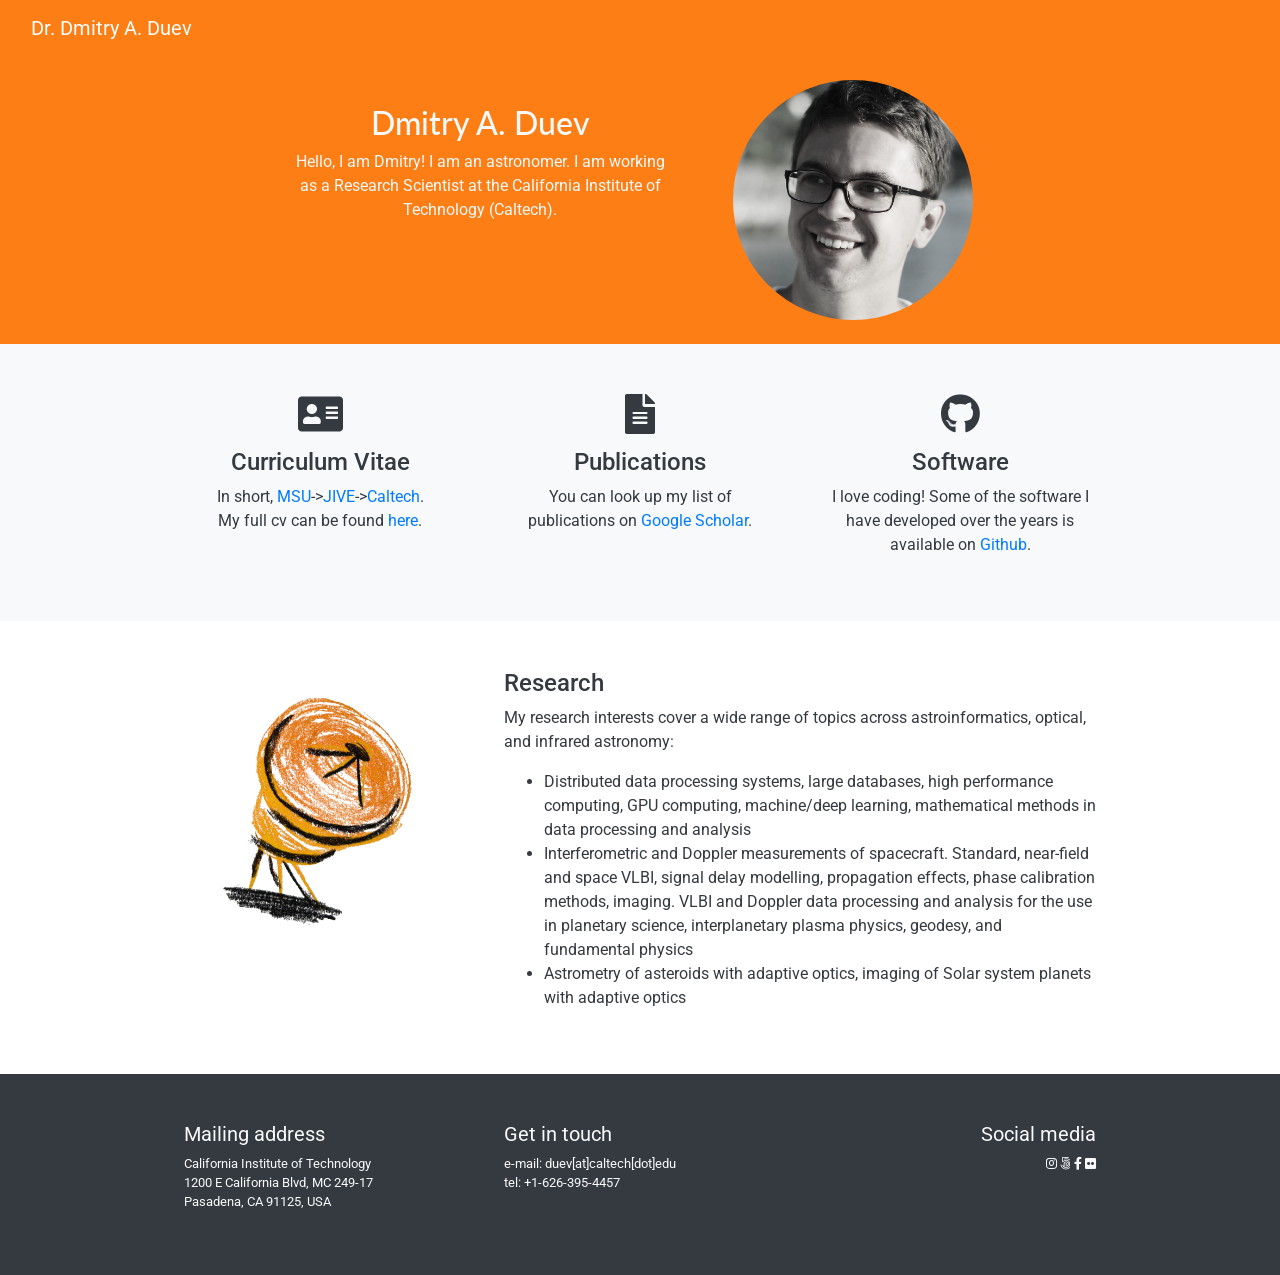
==== index.html @ ec390be2 "wip: ready" ====
<!DOCTYPE html>
<html lang="en">
<head>
    <meta charset="utf-8">
    <meta name="viewport" content="width=device-width, initial-scale=1, shrink-to-fit=no">
    <meta name="description" content="duev.space">
    <meta name="author" content="Dr. Dmitry A. Duev">
    <!-- Favicon -->
    <link rel="icon" type="image/png" href="static/img/telescope.png"/>

    <title>duev.space</title>

    <!-- Fonts -->
    <link href='//fonts.googleapis.com/css?family=Lato:400,300,700' rel='stylesheet' type='text/css'>
    <link href='//fonts.googleapis.com/css?family=Droid+Sans+Mono' rel='stylesheet' type='text/css'>
    <link href='//fonts.googleapis.com/css?family=Roboto:400,300,500,700' rel='stylesheet' type='text/css'>

    <!-- Bootstrap core CSS -->
    <!--<link rel="stylesheet" href="/static/css/animate.css">-->
    <link rel="stylesheet" href="static/css/bootstrap.min.css">
    <link rel="stylesheet" href="https://use.fontawesome.com/releases/v5.2.0/css/all.css"
          integrity="sha384-hWVjflwFxL6sNzntih27bfxkr27PmbbK/iSvJ+a4+0owXq79v+lsFkW54bOGbiDQ" crossorigin="anonymous">
    <link rel="stylesheet" href="static/css/space.css">

    <!--<link rel="stylesheet" href="/static/css/bootstrap-table.css">-->
    <!--<link rel="stylesheet" type="text/css" href="https://cdn.jsdelivr.net/npm/daterangepicker/daterangepicker.css" />-->

    <script src="static/js/jquery-3.3.1.min.js"></script>

</head>

<body>

<div class="container-fluid bg-orange">
    <nav class="navbar navbar-dark">
        <a class="navbar-brand" href="/">Dr. Dmitry A. Duev</a>
    </nav>

    <div class="row justify-content-center pt-4 pb-4 text-light text-center">
        <div class="col-md-4 justify-content-center p-4">
            <h2 style="font-family: Lato">Dmitry A. Duev</h2>
            <p>Hello, I am Dmitry! I am an astronomer. I am working as a Research Scientist
                at the California Institute of Technology (Caltech).</p>
        </div>
        <div class="col-md-3">
            <img src="static/img/mezelf.jpg" style="-webkit-transform: scaleX(-1); transform: scaleX(-1);
                                                    -webkit-filter: grayscale(90%); filter: grayscale(90%);
							                        border-radius:50%; width: 240px; height: 240px;">
        </div>
    </div>

</div>

<div class="container-fluid bg-light">

    <div class="row justify-content-center pt-4 pb-4 text-dark">

        <div class="col-md-3 justify-content-center p-4 text-center">
            <h1><i class="fas fa-address-card"></i></h1>
            <h4>Curriculum Vitae</h4>
            <p> In short, <a href="https://msu.ru/en">MSU</a>-><a
                    href="https://jive.eu">JIVE</a>-><a
                    href="https://caltech.edu">Caltech</a>.<br>
                My full cv can be found <a href="cv_duev.pdf">here</a>.</p>
        </div>
        <div class="col-md-3 justify-content-center p-4 text-center">
            <h1><i class="fas fa-file-alt"></i></h1>
            <h4>Publications</h4>
            <p>You can look up my list of publications on
                <!-- <a href="https://ui.adsabs.harvard.edu/#search/q=author%3A%22duev%2C+dmitry%22&sort=date+desc">ADS</a> or on -->
                <!-- <a href="https://www.researchgate.net/profile/Dmitry_Duev">ResearchGate</a>. -->
                <a href="https://scholar.google.com/citations?user=wkeIw9IAAAAJ">Google Scholar</a>.
            </p>
        </div>
        <div class="col-md-3 justify-content-center p-4 text-center">
            <h1><i class="fab fa-github"></i></h1>
            <h4>Software</h4>
            <p>I love coding! Some of the software I have developed over the years is available on
                <a href="https://github.com/dmitryduev">Github</a>.</p>
        </div>

    </div>

</div>


<div class="container-fluid">

    <div class="row justify-content-center pt-4 pb-4 text-dark">

        <div class="col-md-3 justify-content-center p-4 text-center">
            <img src="static/img/telescope.png" width="100%">
        </div>
        <div class="col-md-6 p-4">
            <h4>Research</h4>
            <p>My research interests cover a wide range of topics across astroinformatics, optical, and infrared
                astronomy:
                <ul>
                    <li>Distributed data processing systems, large databases, high performance computing, GPU computing,
                        machine/deep learning, mathematical methods in data processing and analysis</li>
                    <li>Interferometric and Doppler measurements of spacecraft. Standard, near-field and space VLBI,
                        signal delay modelling, propagation effects, phase calibration methods, imaging. VLBI and
                        Doppler data processing and analysis for the use in planetary science, interplanetary plasma
                        physics, geodesy, and fundamental physics</li>
                    <li>Astrometry of asteroids with adaptive optics, imaging of Solar system planets with adaptive optics</li>
                </ul>
            </p>
        </div>

    </div>

</div>


<div class="container-fluid bg-dark">

    <div class="row justify-content-center pt-4 pb-4 text-light">

        <div class="col-md-3 justify-content-center p-4">
            <h5 style="font-weight: 400">Mailing address</h5>
            <!--style="font-size: 0.7rem; font-weight: 400"-->
            <p style="font-size: 0.8rem; font-weight: 400"> California Institute of Technology<br>
                1200 E California Blvd, MC 249-17<br>
                Pasadena, CA 91125, USA</p>
        </div>
        <div class="col-md-3 justify-content-center p-4">
            <h5 style="font-weight: 400">Get in touch</h5>
            <p style="font-size: 0.8rem; font-weight: 400">e-mail: duev[at]caltech[dot]edu<br>
                tel: +1-626-395-4457
            </p>
        </div>
        <div class="col-md-3 justify-content-center p-4 text-sm-center text-md-right">
            <h5 style="font-weight: 400">Social media</h5>
            <p style="font-size: 0.8rem; font-weight: 400">
                <i class="fab fa-instagram"></i>
                <i class="fab fa-500px"></i>
                <i class="fab fa-facebook-f"></i>
                <i class="fab fa-flickr"></i>
            </p>
        </div>

    </div>

</div>

<!-- JavaScript -->
<script src="static/js/bootstrap.bundle.min.js"></script>

</body>
</html>
---- static/css/space.css ----
.bg-orange {
    /*padding: 0.2rem 2rem !important;*/
    /*background-color: #00415a !important;*/
    background-color: #fd7e14 !important;
    /*background-color: #343a40 !important;*/
}
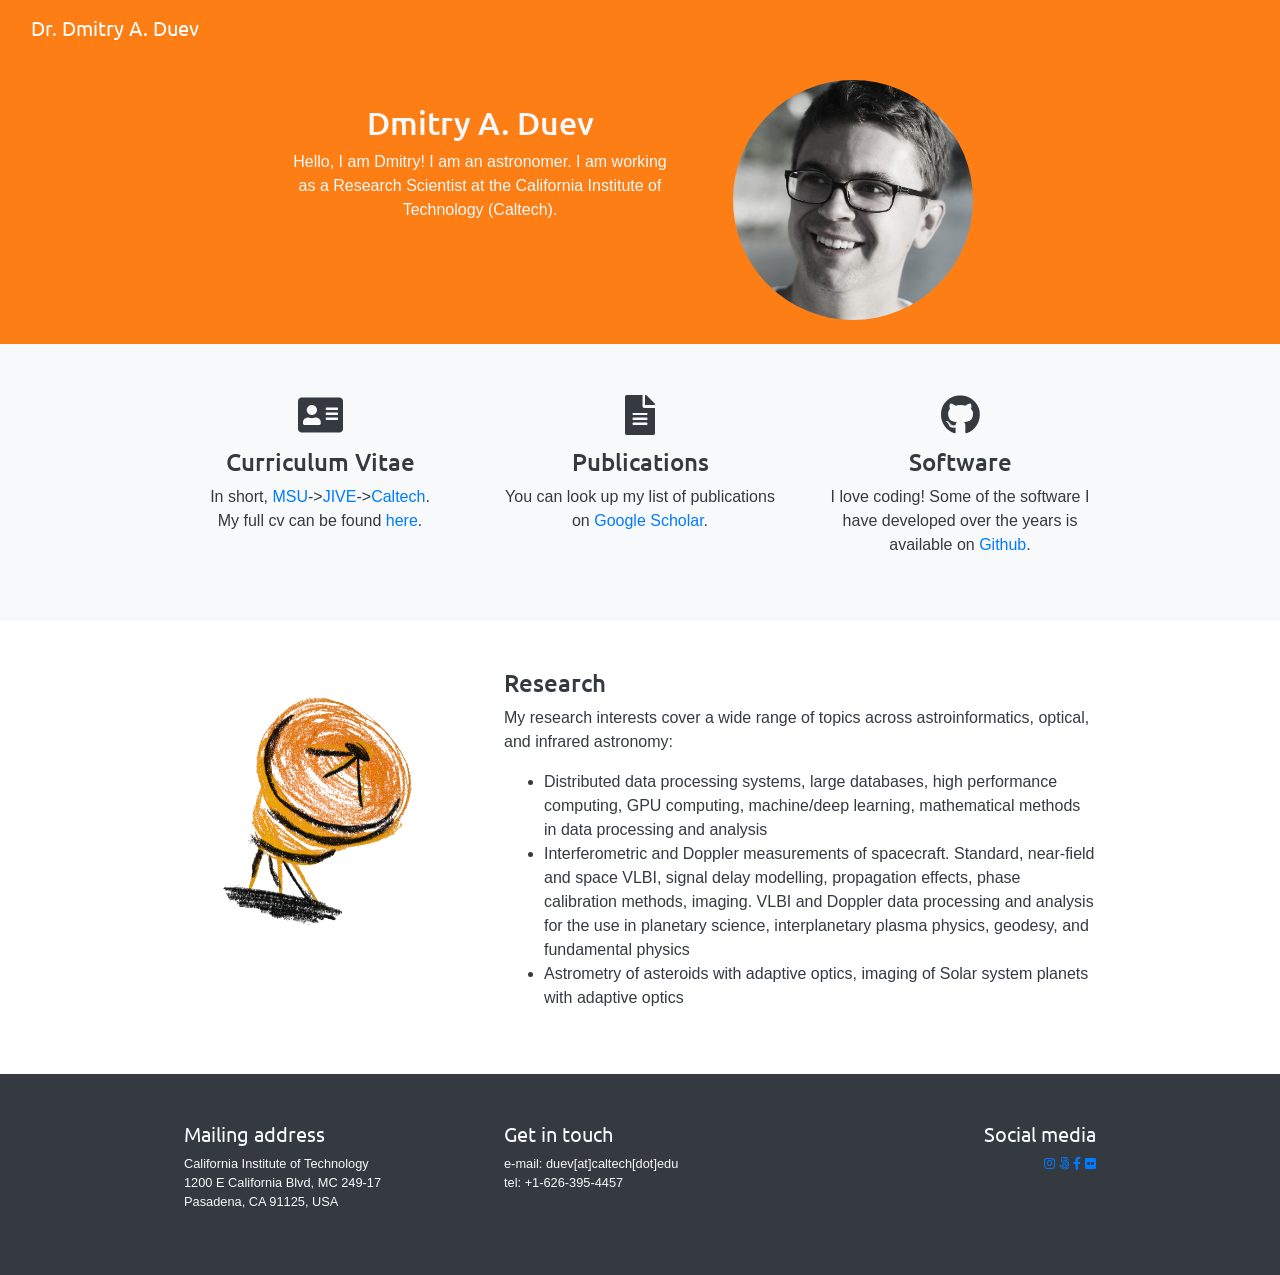
==== commit 4943bdfc: "wip: ready" ====
--- a/index.html
+++ b/index.html
@@ -11,9 +11,11 @@
     <title>duev.space</title>
 
     <!-- Fonts -->
-    <link href='//fonts.googleapis.com/css?family=Lato:400,300,700' rel='stylesheet' type='text/css'>
-    <link href='//fonts.googleapis.com/css?family=Droid+Sans+Mono' rel='stylesheet' type='text/css'>
-    <link href='//fonts.googleapis.com/css?family=Roboto:400,300,500,700' rel='stylesheet' type='text/css'>
+    <!--<link href='//fonts.googleapis.com/css?family=Lato:400,300,700' rel='stylesheet' type='text/css'>-->
+    <!--<link href='//fonts.googleapis.com/css?family=Droid+Sans+Mono' rel='stylesheet' type='text/css'>-->
+    <!--<link href='//fonts.googleapis.com/css?family=Roboto:400,300,500,700' rel='stylesheet' type='text/css'>-->
+
+    <link href="https://fonts.googleapis.com/css?family=Ubuntu" rel="stylesheet">
 
     <!-- Bootstrap core CSS -->
     <!--<link rel="stylesheet" href="/static/css/animate.css">-->
@@ -33,12 +35,12 @@
 
 <div class="container-fluid bg-orange">
     <nav class="navbar navbar-dark">
-        <a class="navbar-brand" href="/">Dr. Dmitry A. Duev</a>
+        <a class="navbar-brand" href="/" style="font-family: 'Ubuntu', sans-serif;">Dr. Dmitry A. Duev</a>
     </nav>
 
     <div class="row justify-content-center pt-4 pb-4 text-light text-center">
         <div class="col-md-4 justify-content-center p-4">
-            <h2 style="font-family: Lato">Dmitry A. Duev</h2>
+            <h2 style="font-family: 'Ubuntu', sans-serif;">Dmitry A. Duev</h2>
             <p>Hello, I am Dmitry! I am an astronomer. I am working as a Research Scientist
                 at the California Institute of Technology (Caltech).</p>
         </div>
@@ -57,7 +59,7 @@
 
         <div class="col-md-3 justify-content-center p-4 text-center">
             <h1><i class="fas fa-address-card"></i></h1>
-            <h4>Curriculum Vitae</h4>
+            <h4 style="font-family: 'Ubuntu', sans-serif;">Curriculum Vitae</h4>
             <p> In short, <a href="https://msu.ru/en">MSU</a>-><a
                     href="https://jive.eu">JIVE</a>-><a
                     href="https://caltech.edu">Caltech</a>.<br>
@@ -65,7 +67,7 @@
         </div>
         <div class="col-md-3 justify-content-center p-4 text-center">
             <h1><i class="fas fa-file-alt"></i></h1>
-            <h4>Publications</h4>
+            <h4 style="font-family: 'Ubuntu', sans-serif;">Publications</h4>
             <p>You can look up my list of publications on
                 <!-- <a href="https://ui.adsabs.harvard.edu/#search/q=author%3A%22duev%2C+dmitry%22&sort=date+desc">ADS</a> or on -->
                 <!-- <a href="https://www.researchgate.net/profile/Dmitry_Duev">ResearchGate</a>. -->
@@ -74,7 +76,7 @@
         </div>
         <div class="col-md-3 justify-content-center p-4 text-center">
             <h1><i class="fab fa-github"></i></h1>
-            <h4>Software</h4>
+            <h4 style="font-family: 'Ubuntu', sans-serif;">Software</h4>
             <p>I love coding! Some of the software I have developed over the years is available on
                 <a href="https://github.com/dmitryduev">Github</a>.</p>
         </div>
@@ -92,7 +94,7 @@
             <img src="static/img/telescope.png" width="100%">
         </div>
         <div class="col-md-6 p-4">
-            <h4>Research</h4>
+            <h4 style="font-family: 'Ubuntu', sans-serif;">Research</h4>
             <p>My research interests cover a wide range of topics across astroinformatics, optical, and infrared
                 astronomy:
                 <ul>
@@ -117,25 +119,25 @@
     <div class="row justify-content-center pt-4 pb-4 text-light">
 
         <div class="col-md-3 justify-content-center p-4">
-            <h5 style="font-weight: 400">Mailing address</h5>
+            <h5 style="font-family: 'Ubuntu', sans-serif; font-weight: 400">Mailing address</h5>
             <!--style="font-size: 0.7rem; font-weight: 400"-->
             <p style="font-size: 0.8rem; font-weight: 400"> California Institute of Technology<br>
                 1200 E California Blvd, MC 249-17<br>
                 Pasadena, CA 91125, USA</p>
         </div>
         <div class="col-md-3 justify-content-center p-4">
-            <h5 style="font-weight: 400">Get in touch</h5>
+            <h5 style="font-family: 'Ubuntu', sans-serif; font-weight: 400">Get in touch</h5>
             <p style="font-size: 0.8rem; font-weight: 400">e-mail: duev[at]caltech[dot]edu<br>
                 tel: +1-626-395-4457
             </p>
         </div>
         <div class="col-md-3 justify-content-center p-4 text-sm-center text-md-right">
-            <h5 style="font-weight: 400">Social media</h5>
+            <h5 style="font-family: 'Ubuntu', sans-serif; font-weight: 400">Social media</h5>
             <p style="font-size: 0.8rem; font-weight: 400">
-                <i class="fab fa-instagram"></i>
-                <i class="fab fa-500px"></i>
-                <i class="fab fa-facebook-f"></i>
-                <i class="fab fa-flickr"></i>
+                <a href="https://www.instagram.com/kiwiisabird/"><i class="fab fa-instagram"></i></a>
+                <a href="https://500px.com/kiwiisabird"><i class="fab fa-500px"></i></a>
+                <a href="https://www.facebook.com/dmitry.duev"><i class="fab fa-facebook-f"></i></a>
+                <a href="https://www.flickr.com/photos/oasis-idh/"><i class="fab fa-flickr"></i></a>
             </p>
         </div>
 
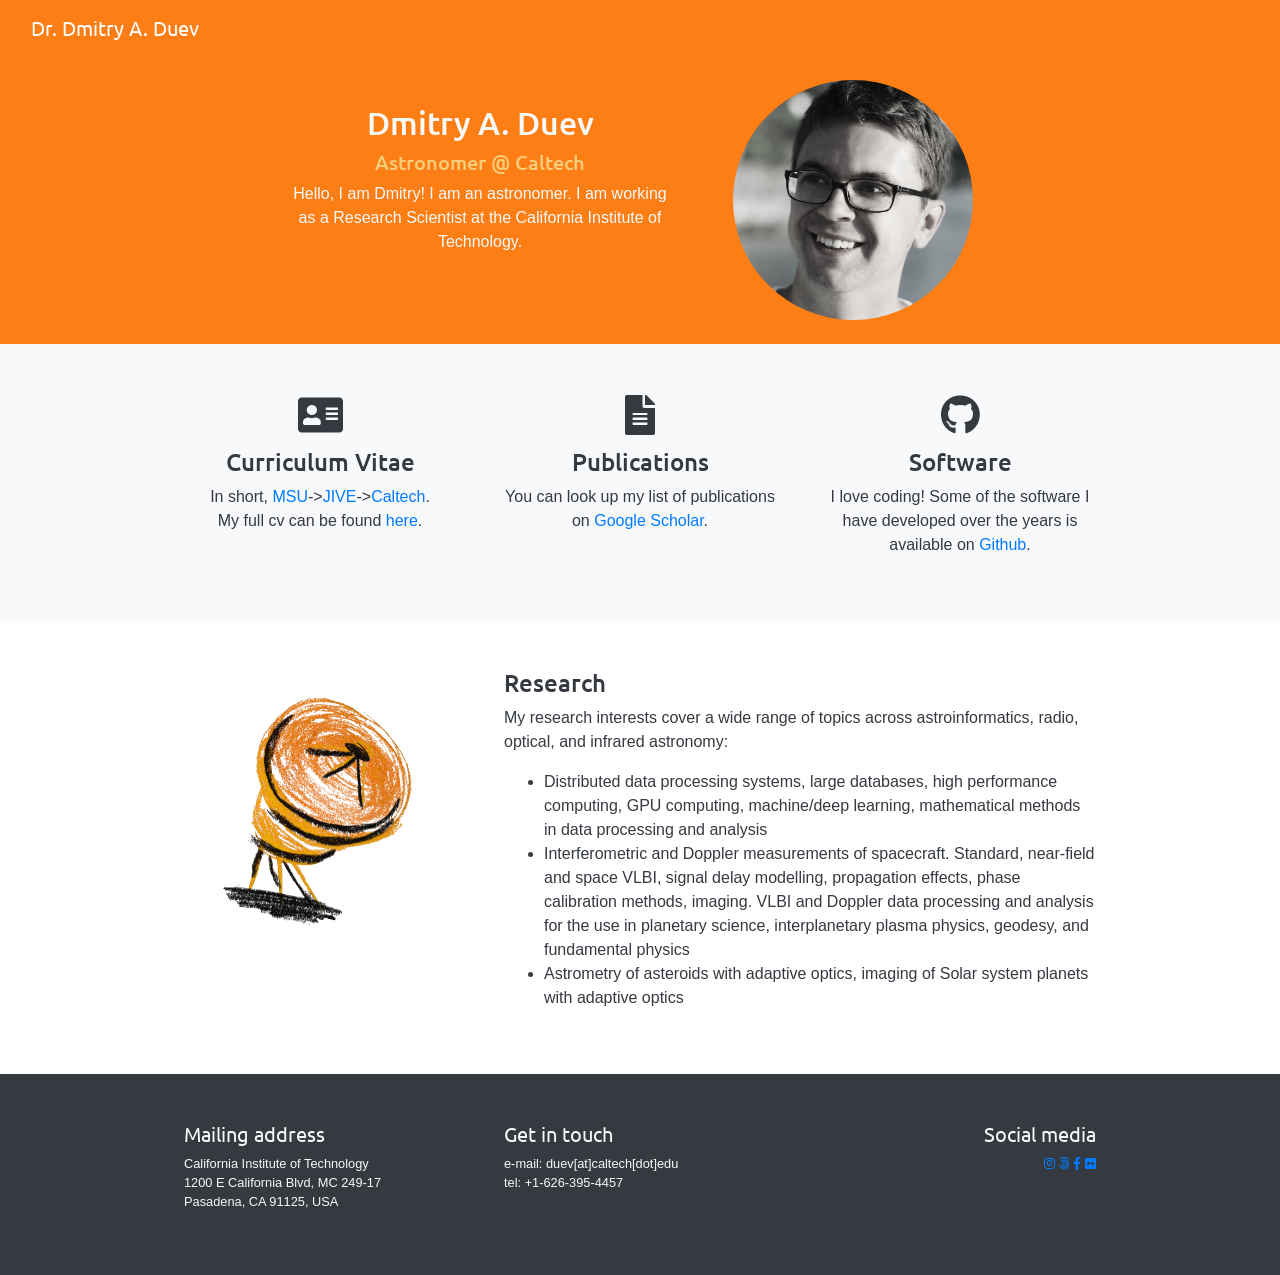
==== commit d6277ed8: "wip: ready" ====
--- a/index.html
+++ b/index.html
@@ -41,8 +41,9 @@
     <div class="row justify-content-center pt-4 pb-4 text-light text-center">
         <div class="col-md-4 justify-content-center p-4">
             <h2 style="font-family: 'Ubuntu', sans-serif;">Dmitry A. Duev</h2>
+            <h5 style="font-family: 'Ubuntu', sans-serif; color: #f7cd79">Astronomer @ Caltech</h5>
             <p>Hello, I am Dmitry! I am an astronomer. I am working as a Research Scientist
-                at the California Institute of Technology (Caltech).</p>
+                at the California Institute of Technology.</p>
         </div>
         <div class="col-md-3">
             <img src="static/img/mezelf.jpg" style="-webkit-transform: scaleX(-1); transform: scaleX(-1);
@@ -95,7 +96,7 @@
         </div>
         <div class="col-md-6 p-4">
             <h4 style="font-family: 'Ubuntu', sans-serif;">Research</h4>
-            <p>My research interests cover a wide range of topics across astroinformatics, optical, and infrared
+            <p>My research interests cover a wide range of topics across astroinformatics, radio, optical, and infrared
                 astronomy:
                 <ul>
                     <li>Distributed data processing systems, large databases, high performance computing, GPU computing,
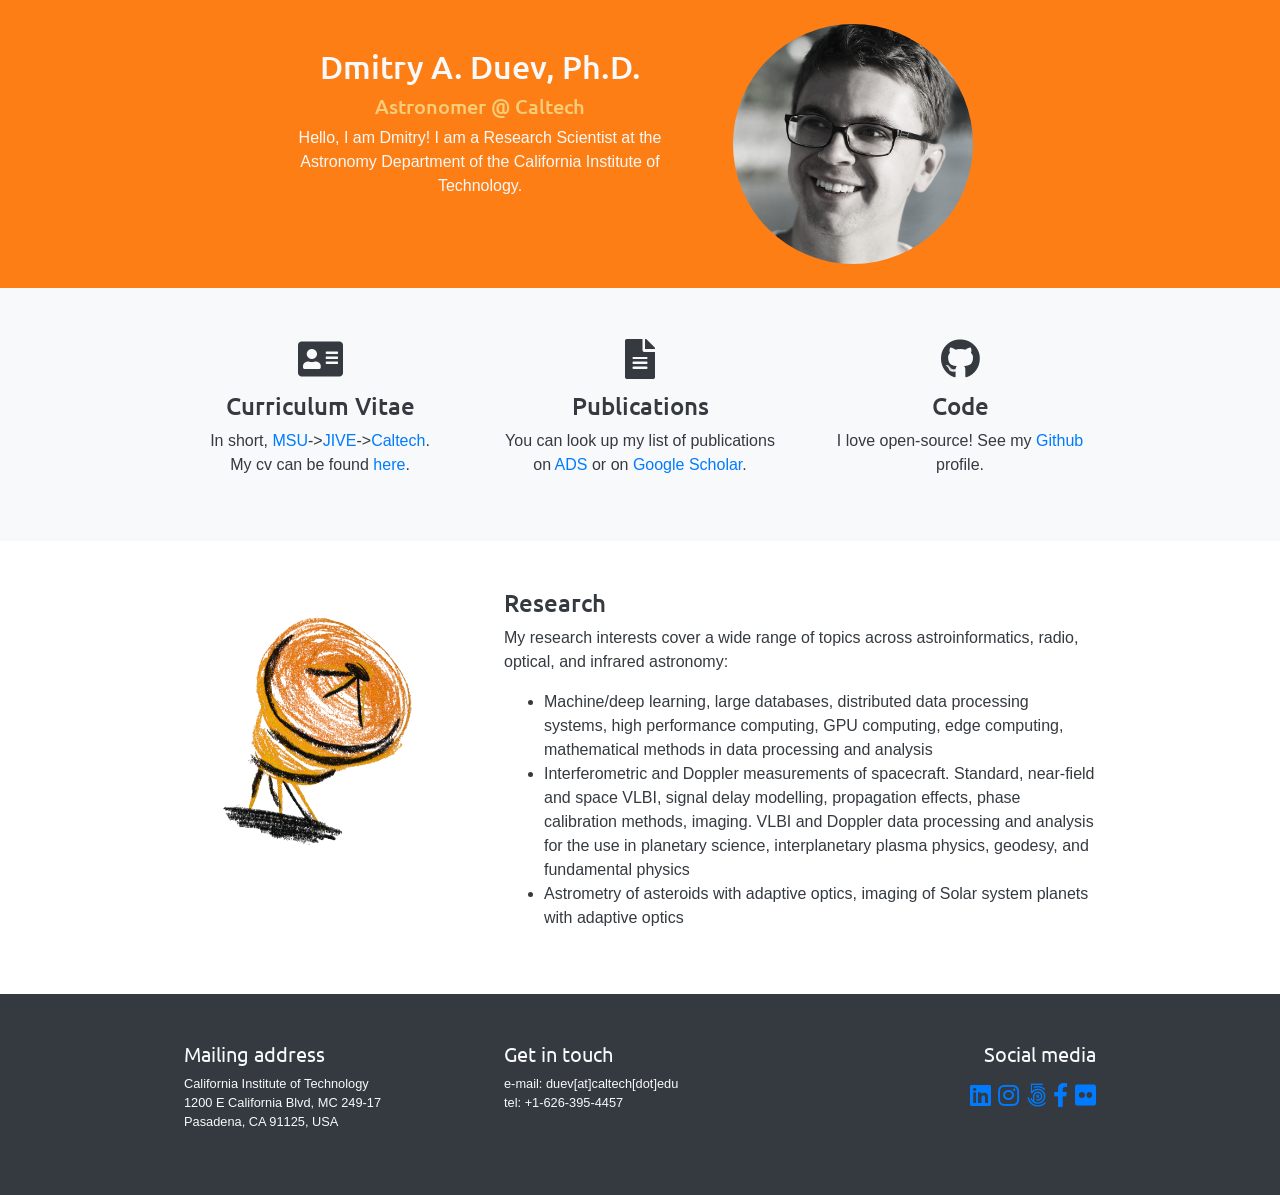
==== commit beeb579b: "wip: polish" ====
--- a/index.html
+++ b/index.html
@@ -34,16 +34,16 @@
 <body>
 
 <div class="container-fluid bg-orange">
-    <nav class="navbar navbar-dark">
-        <a class="navbar-brand" href="/" style="font-family: 'Ubuntu', sans-serif;">Dr. Dmitry A. Duev</a>
-    </nav>
+<!--    <nav class="navbar navbar-dark">-->
+<!--        <a class="navbar-brand" href="/" style="font-family: 'Ubuntu', sans-serif;">Dr. Dmitry A. Duev</a>-->
+<!--    </nav>-->
 
     <div class="row justify-content-center pt-4 pb-4 text-light text-center">
         <div class="col-md-4 justify-content-center p-4">
-            <h2 style="font-family: 'Ubuntu', sans-serif;">Dmitry A. Duev</h2>
+            <h2 style="font-family: 'Ubuntu', sans-serif;">Dmitry A. Duev, Ph.D.</h2>
             <h5 style="font-family: 'Ubuntu', sans-serif; color: #f7cd79">Astronomer @ Caltech</h5>
-            <p>Hello, I am Dmitry! I am an astronomer. I am working as a Research Scientist
-                at the California Institute of Technology.</p>
+            <p>Hello, I am Dmitry! I am a Research Scientist
+                at the Astronomy Department of the California Institute of Technology.</p>
         </div>
         <div class="col-md-3">
             <img src="static/img/mezelf.jpg" style="-webkit-transform: scaleX(-1); transform: scaleX(-1);
@@ -61,25 +61,25 @@
         <div class="col-md-3 justify-content-center p-4 text-center">
             <h1><i class="fas fa-address-card"></i></h1>
             <h4 style="font-family: 'Ubuntu', sans-serif;">Curriculum Vitae</h4>
-            <p> In short, <a href="https://msu.ru/en">MSU</a>-><a
-                    href="https://jive.eu">JIVE</a>-><a
-                    href="https://caltech.edu">Caltech</a>.<br>
-                My full cv can be found <a href="cv_duev.pdf">here</a>.</p>
+            <p> In short, <a href="https://msu.ru/en" target="_blank">MSU</a>-><a
+                    href="https://jive.eu" target="_blank">JIVE</a>-><a
+                    href="https://caltech.edu" target="_blank">Caltech</a>.<br>
+                My cv can be found <a href="cv_duev.pdf">here</a>.</p>
         </div>
         <div class="col-md-3 justify-content-center p-4 text-center">
             <h1><i class="fas fa-file-alt"></i></h1>
             <h4 style="font-family: 'Ubuntu', sans-serif;">Publications</h4>
             <p>You can look up my list of publications on
-                <!-- <a href="https://ui.adsabs.harvard.edu/#search/q=author%3A%22duev%2C+dmitry%22&sort=date+desc">ADS</a> or on -->
+                 <a href="https://ui.adsabs.harvard.edu/#search/q=author%3A%22duev%2C+dmitry%22&sort=date+desc" target="_blank">ADS</a> or on
                 <!-- <a href="https://www.researchgate.net/profile/Dmitry_Duev">ResearchGate</a>. -->
-                <a href="https://scholar.google.com/citations?user=wkeIw9IAAAAJ">Google Scholar</a>.
+                <a href="https://scholar.google.com/citations?user=wkeIw9IAAAAJ" target="_blank">Google Scholar</a>.
             </p>
         </div>
         <div class="col-md-3 justify-content-center p-4 text-center">
             <h1><i class="fab fa-github"></i></h1>
-            <h4 style="font-family: 'Ubuntu', sans-serif;">Software</h4>
-            <p>I love coding! Some of the software I have developed over the years is available on
-                <a href="https://github.com/dmitryduev">Github</a>.</p>
+            <h4 style="font-family: 'Ubuntu', sans-serif;">Code</h4>
+            <p>I love open-source! See my
+                <a href="https://github.com/dmitryduev" target="_blank">Github</a> profile.</p>
         </div>
 
     </div>
@@ -99,8 +99,9 @@
             <p>My research interests cover a wide range of topics across astroinformatics, radio, optical, and infrared
                 astronomy:
                 <ul>
-                    <li>Distributed data processing systems, large databases, high performance computing, GPU computing,
-                        machine/deep learning, mathematical methods in data processing and analysis</li>
+                    <li>Machine/deep learning, large databases, distributed data processing systems,
+                        high performance computing, GPU computing,
+                        edge computing, mathematical methods in data processing and analysis</li>
                     <li>Interferometric and Doppler measurements of spacecraft. Standard, near-field and space VLBI,
                         signal delay modelling, propagation effects, phase calibration methods, imaging. VLBI and
                         Doppler data processing and analysis for the use in planetary science, interplanetary plasma
@@ -135,10 +136,13 @@
         <div class="col-md-3 justify-content-center p-4 text-sm-center text-md-right">
             <h5 style="font-family: 'Ubuntu', sans-serif; font-weight: 400">Social media</h5>
             <p style="font-size: 0.8rem; font-weight: 400">
-                <a href="https://www.instagram.com/kiwiisabird/"><i class="fab fa-instagram"></i></a>
-                <a href="https://500px.com/kiwiisabird"><i class="fab fa-500px"></i></a>
-                <a href="https://www.facebook.com/dmitry.duev"><i class="fab fa-facebook-f"></i></a>
-                <a href="https://www.flickr.com/photos/oasis-idh/"><i class="fab fa-flickr"></i></a>
+                <h4>
+                    <a href="https://www.linkedin.com/in/dmitry-duev-65659b157/" target="_blank"><i class="fab fa-linkedin"></i></a>
+                    <a href="https://www.instagram.com/kiwiisabird/" target="_blank"><i class="fab fa-instagram"></i></a>
+                    <a href="https://500px.com/kiwiisabird" target="_blank"><i class="fab fa-500px"></i></a>
+                    <a href="https://www.facebook.com/dmitry.duev" target="_blank"><i class="fab fa-facebook-f"></i></a>
+                    <a href="https://www.flickr.com/photos/oasis-idh/" target="_blank"><i class="fab fa-flickr"></i></a>
+                </h4>
             </p>
         </div>
 
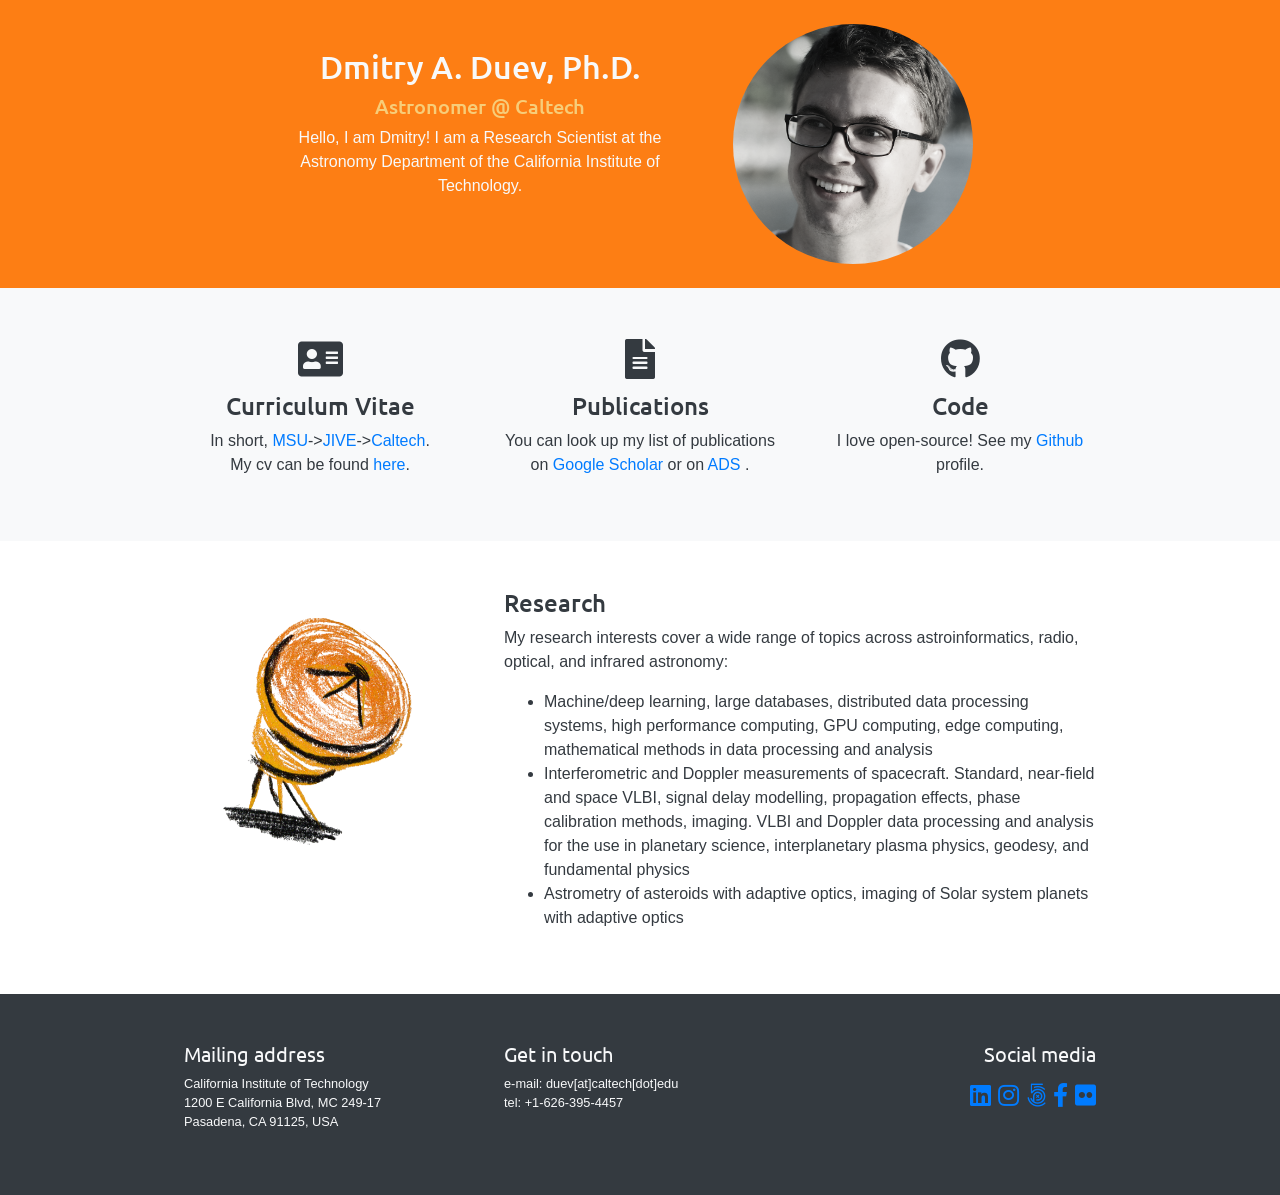
==== commit 1cf56dbd: "wip: polish" ====
--- a/index.html
+++ b/index.html
@@ -70,9 +70,9 @@
             <h1><i class="fas fa-file-alt"></i></h1>
             <h4 style="font-family: 'Ubuntu', sans-serif;">Publications</h4>
             <p>You can look up my list of publications on
-                 <a href="https://ui.adsabs.harvard.edu/#search/q=author%3A%22duev%2C+dmitry%22&sort=date+desc" target="_blank">ADS</a> or on
-                <!-- <a href="https://www.researchgate.net/profile/Dmitry_Duev">ResearchGate</a>. -->
-                <a href="https://scholar.google.com/citations?user=wkeIw9IAAAAJ" target="_blank">Google Scholar</a>.
+                <a href="https://scholar.google.com/citations?user=wkeIw9IAAAAJ" target="_blank">Google Scholar</a> or on
+                 <a href="https://ui.adsabs.harvard.edu/#search/q=author%3A%22duev%2C+dmitry%22&sort=date+desc" target="_blank">ADS</a>
+                .
             </p>
         </div>
         <div class="col-md-3 justify-content-center p-4 text-center">
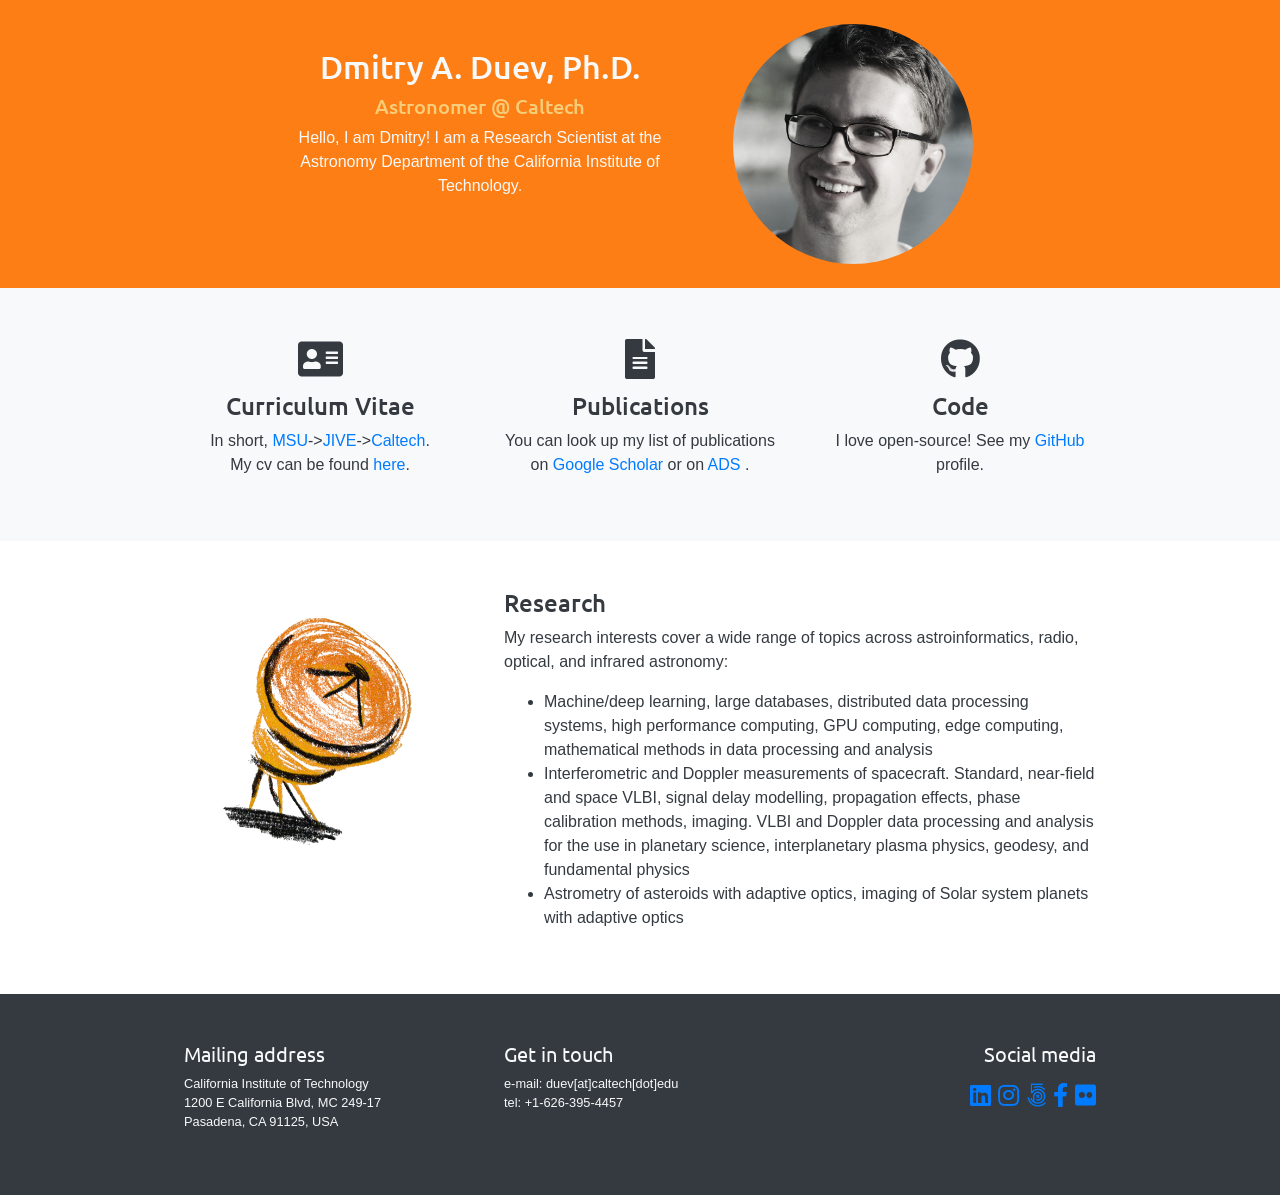
==== commit b804ef23: "wip: GitHub" ====
--- a/index.html
+++ b/index.html
@@ -79,7 +79,7 @@
             <h1><i class="fab fa-github"></i></h1>
             <h4 style="font-family: 'Ubuntu', sans-serif;">Code</h4>
             <p>I love open-source! See my
-                <a href="https://github.com/dmitryduev" target="_blank">Github</a> profile.</p>
+                <a href="https://github.com/dmitryduev" target="_blank">GitHub</a> profile.</p>
         </div>
 
     </div>
@@ -154,4 +154,4 @@
 <script src="static/js/bootstrap.bundle.min.js"></script>
 
 </body>
-</html>+</html>
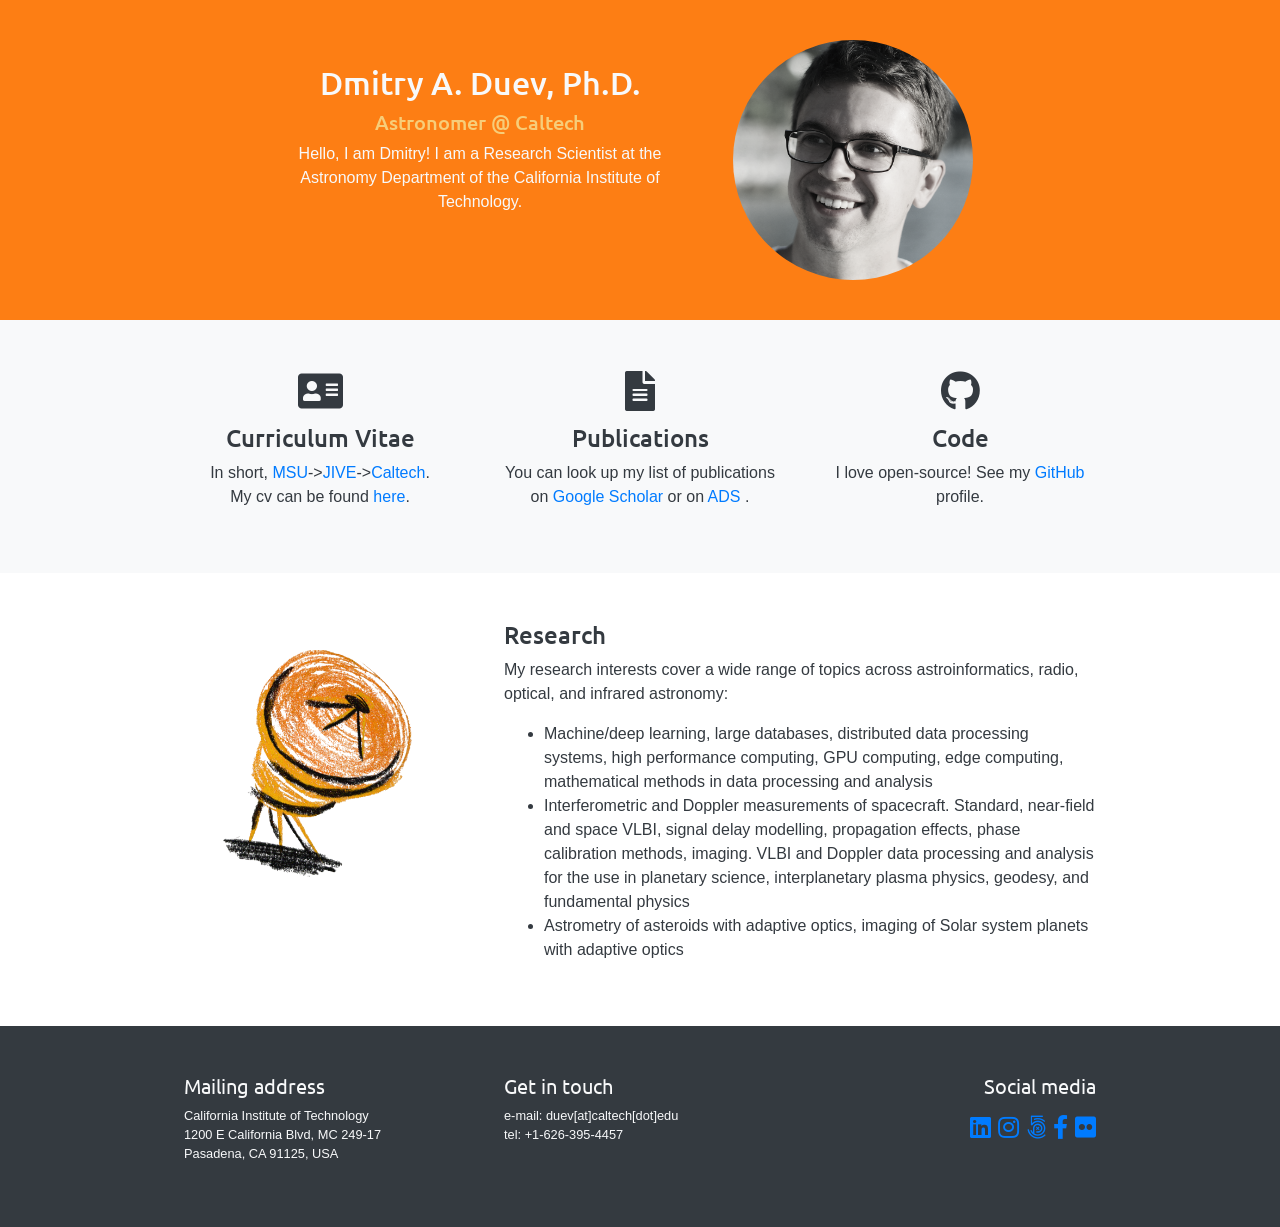
==== commit 94bd0ca4: "wip: pt-3 pb-3 @ top" ====
--- a/index.html
+++ b/index.html
@@ -33,7 +33,7 @@
 
 <body>
 
-<div class="container-fluid bg-orange">
+<div class="container-fluid bg-orange pt-3 pb-3">
 <!--    <nav class="navbar navbar-dark">-->
 <!--        <a class="navbar-brand" href="/" style="font-family: 'Ubuntu', sans-serif;">Dr. Dmitry A. Duev</a>-->
 <!--    </nav>-->
